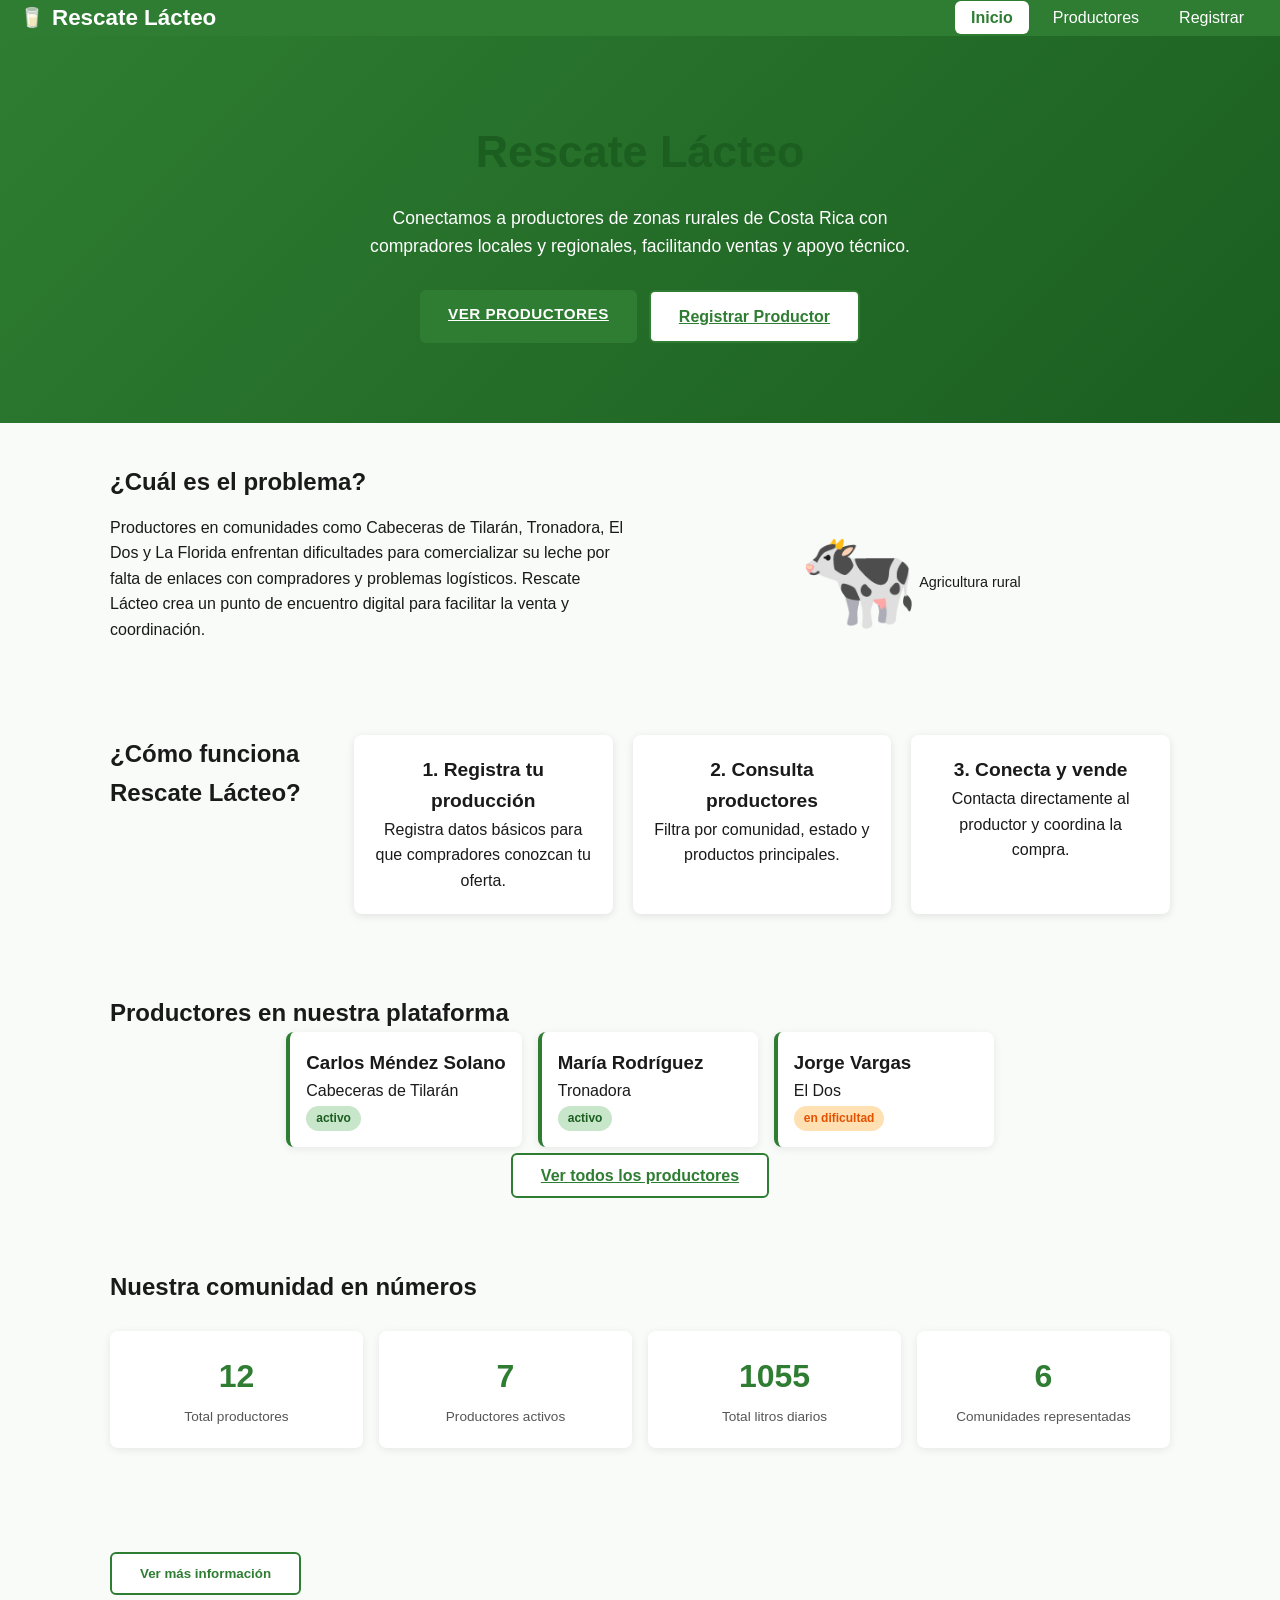
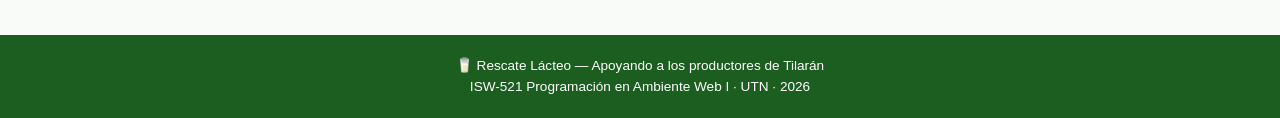
==== index.html @ 84543854 "Agregar plataforma Rescate Lácteo completa - data/productores.json: 12 registros con datos de produc" ====
<!doctype html>
<html lang="es">
<head>
  <meta charset="utf-8">
  <meta name="viewport" content="width=device-width,initial-scale=1">
  <title>Rescate Lácteo</title>
  <link rel="stylesheet" href="css/styles.css">
</head>
<body>
  <header>
    <div class="logo"><span class="emoji">🥛</span> Rescate Lácteo</div>
    <nav>
      <ul>
        <li><a href="index.html" class="activo">Inicio</a></li>
        <li><a href="solucion.html">Productores</a></li>
        <li><a href="registro.html">Registrar</a></li>
      </ul>
    </nav>
  </header>

  <main>
    <section class="hero">
      <h1>Rescate Lácteo </h1>
      <p>Conectamos a productores de zonas rurales de Costa Rica con compradores locales y regionales, facilitando ventas y apoyo técnico.</p>
      <div class="botones">
        <a class="btn-primario" href="solucion.html">Ver Productores</a>
        <a class="btn-secundario" href="registro.html">Registrar Productor</a>
      </div>
    </section>

    <section class="container problema">
      <h2>¿Cuál es el problema?</h2>
      <div class="problema-grid">
        <div>
          <p>Productores en comunidades como Cabeceras de Tilarán, Tronadora, El Dos y La Florida enfrentan dificultades para comercializar su leche por falta de enlaces con compradores y problemas logísticos. Rescate Lácteo crea un punto de encuentro digital para facilitar la venta y coordinación.</p>
        </div>
        <div class="problema-emoji">🐄<p style="font-size:0.9rem;margin-top:8px;">Agricultura rural</p></div>
      </div>
    </section>

    <section class="container como-funciona">
      <h2>¿Cómo funciona Rescate Lácteo?</h2>
      <div class="como-funciona">
        <div class="paso">
          <h3>1. Registra tu producción</h3>
          <p>Registra datos básicos para que compradores conozcan tu oferta.</p>
        </div>
        <div class="paso">
          <h3>2. Consulta productores</h3>
          <p>Filtra por comunidad, estado y productos principales.</p>
        </div>
        <div class="paso">
          <h3>3. Conecta y vende</h3>
          <p>Contacta directamente al productor y coordina la compra.</p>
        </div>
      </div>
    </section>

    <section class="container beneficios">
      <h2>Productores en nuestra plataforma</h2>
      <div id="preview-productores" class="preview-list"></div>
      <div style="text-align:center;margin-top:16px;"><a class="btn-secundario" href="solucion.html">Ver todos los productores</a></div>
    </section>

    <section class="container estadisticas-json">
      <h2>Nuestra comunidad en números</h2>
      <div id="estadisticas" class="stats-grid"></div>
    </section>

    <section class="container">
      <button id="btn-mas-info" class="btn-secundario">Ver más información</button>
      <p id="info-adicional" class="mensaje" style="display:none;margin-top:12px;">Rescate Lácteo es un proyecto educativo y comunitario que busca mejorar la comercialización y resiliencia de productores locales.</p>
    </section>

  </main>

  <footer>
    <p>🥛 Rescate Lácteo — Apoyando a los productores de Tilarán</p>
    <p>ISW-521 Programación en Ambiente Web I · UTN · 2026</p>
  </footer>

  <script src="js/main.js"></script>
</body>
</html>
---- css/styles.css ----
/* ===== RESET Y BASE ===== */
* { margin:0; padding:0; box-sizing:border-box }
html, body { height:100%; font-family: 'Segoe UI', Arial, sans-serif; color: #1A1A1A; font-size:1rem; line-height:1.6; }
body { background: var(--color-fondo, #F9FBF9); display:flex; flex-direction:column; min-height:100vh; }

/* ===== VARIABLES CSS ===== */
:root {
  --color-verde-principal: #2E7D32;
  --color-verde-claro: #4CAF50;
  --color-verde-muy-claro: #E8F5E9;
  --color-verde-oscuro: #1B5E20;
  --color-blanco: #FFFFFF;
  --color-blanco-hueso: #F9FBF9;
  --texto-principal: #1A1A1A;
  --texto-secundario: #555555;
  --borde-suave: #C8E6C9;
  --exito: #388E3C;
  --error: #D32F2F;
  --advertencia: #F57F17;
  --radio-tarjeta: 8px;
}

/* ===== HEADER Y NAV ===== */
header { background: var(--color-verde-principal); padding: 0 20px; display:flex; justify-content:space-between; align-items:center; height:70px; }
.logo { color: var(--color-blanco); font-size:1.4rem; font-weight:700; display:flex; align-items:center; gap:8px }
.logo .emoji { font-size:1.2rem }
nav ul { display:flex; list-style:none; gap:8px }
nav a { color:var(--color-blanco); text-decoration:none; padding:8px 16px; border-radius:6px; transition: all 0.3s ease }
nav a:hover { background: var(--color-verde-oscuro) }
nav a.activo { background: var(--color-blanco); color: var(--color-verde-principal); font-weight:700 }

/* ===== FOOTER ===== */
footer { background: var(--color-verde-oscuro); color: var(--color-blanco); text-align:center; padding:20px; font-size:0.85rem; margin-top:auto }

/* ===== HERO / BANNER ===== */
.hero { background: linear-gradient(135deg, var(--color-verde-principal), var(--color-verde-oscuro)); color:var(--color-blanco); text-align:center; padding:80px 20px }
.hero h1 { font-size:2.8rem; margin-bottom:16px; color:var(--color-verde-oscuro); }
.hero p { font-size:1.1rem; max-width:600px; margin:0 auto 30px }
.hero .botones { display:flex; gap:12px; justify-content:center; flex-wrap:wrap }

/* ===== BOTONES ===== */
.btn-primario { background:var(--color-verde-principal); color:var(--color-blanco); padding:12px 28px; border:none; border-radius:6px; cursor:pointer; font-size:0.95rem; font-weight:600; transition:all 0.3s; text-transform:uppercase; letter-spacing:0.5px }
.btn-primario:hover { background:var(--color-verde-oscuro); transform:translateY(-2px); box-shadow:0 4px 12px rgba(0,0,0,0.2) }
.btn-secundario { background:var(--color-blanco); color:var(--color-verde-principal); border:2px solid var(--color-verde-principal); padding:12px 28px; border-radius:6px; cursor:pointer; font-weight:600 }
.btn-secundario:hover { background:var(--color-verde-muy-claro) }
.btn-peligro { background:#D32F2F; color:var(--color-blanco); padding:10px 18px; border-radius:6px; border:none }
.btn-peligro:hover { background:#B71C1C }

/* ===== SECCIONES GENERALES ===== */
.container { max-width:1100px; margin:0 auto; padding:40px 20px }
section { padding:40px 0 }

/* ===== PROBLEMA (dos columnas) ===== */
.problema-grid { display:grid; grid-template-columns: 1fr 1fr; gap:20px; align-items:center }
.problema-emoji { font-size:6rem; display:flex; align-items:center; justify-content:center }

/* ===== CÓMO FUNCIONA ===== */
.como-funciona { display:flex; gap:20px; justify-content:space-between }
.paso { background:var(--color-blanco); border-radius:8px; padding:20px; flex:1; text-align:center; box-shadow:0 2px 8px rgba(0,0,0,0.1); transition:all 0.3s }
.paso:hover { border:2px solid var(--color-verde-principal); background: #F1F8E9 }
.paso h3 { font-size:1.2rem; font-weight:600 }

/* ===== BENEFICIOS / PREVIEW PRODUCTORES ===== */
.preview-list { display:flex; gap:16px; justify-content:center; flex-wrap:wrap }
.preview-item { background:var(--color-blanco); padding:16px; border-radius:8px; min-width:220px; box-shadow:0 2px 8px rgba(0,0,0,0.08); border-left:4px solid var(--color-verde-principal) }

/* ===== TARJETAS ===== */
.tarjeta { background:var(--color-blanco); border-radius:var(--radio-tarjeta); padding:20px; box-shadow:0 2px 8px rgba(0,0,0,0.1); border-left:4px solid var(--color-verde-principal); transition:0.3s ease }
.tarjeta:hover { transform:translateY(-4px); box-shadow:0 6px 20px rgba(0,0,0,0.15) }
.tarjeta.estado-activo { border-left-color: #388E3C }
.tarjeta.estado-dificultad { border-left-color: #F57F17 }
.tarjeta.estado-inactivo { border-left-color: #9E9E9E }
.tarjeta.guardada { border-left-color: #1565C0; background:#E3F2FD }

/* ===== GRID DE TARJETAS ===== */
.grid-productores { display:grid; grid-template-columns: repeat(auto-fill, minmax(300px, 1fr)); gap:20px; padding:20px 0 }

/* ===== BADGES DE ESTADO ===== */
.badge { display:inline-block; padding:3px 10px; border-radius:20px; font-size:0.75rem; font-weight:600 }
.badge-activo { background:#C8E6C9; color:#1B5E20 }
.badge-dificultad { background:#FFE0B2; color:#E65100 }
.badge-inactivo { background:#F5F5F5; color:#616161 }

/* ===== BARRA DE BÚSQUEDA Y FILTROS ===== */
.controles { display:flex; flex-wrap:wrap; gap:12px; align-items:center; padding:20px; background:var(--color-verde-muy-claro); border-radius:8px; margin-bottom:24px }
.campo-busqueda { flex:1; min-width:200px; padding:10px 16px; border:2px solid var(--borde-suave); border-radius:6px; font-size:1rem }
.campo-busqueda:focus { border-color:var(--color-verde-principal); outline:none; box-shadow:0 0 0 3px rgba(76,175,80,0.2) }
.select-filtro { padding:10px 14px; border:2px solid var(--borde-suave); border-radius:6px; min-width:180px; cursor:pointer }

/* ===== FORMULARIO ===== */
.formulario { max-width:600px; margin:0 auto; background:var(--color-blanco); padding:32px; border-radius:8px; box-shadow:0 2px 8px rgba(0,0,0,0.1) }
.grupo-campo { margin-bottom:20px }
label { display:block; margin-bottom:6px; font-weight:600; color:var(--texto-principal); font-size:0.9rem }
input, select, textarea { width:100%; padding:10px 14px; border:2px solid var(--borde-suave); border-radius:6px; font-size:1rem }
input:focus, select:focus { border-color:var(--color-verde-principal); outline:none; box-shadow:0 0 0 3px rgba(76,175,80,0.2) }
input.error { border-color: var(--error); background:#FFEBEE }
input.valido { border-color: var(--exito); background:#F1F8E9 }

/* ===== MENSAJES ===== */
.mensaje { padding:12px 16px; border-radius:6px; margin:12px 0; font-weight:500; display:none }
.mensaje.visible { display:block }
.mensaje-exito { background:#E8F5E9; color:#1B5E20; border-left:4px solid #388E3C }
.mensaje-error { background:#FFEBEE; color:#B71C1C; border-left:4px solid #D32F2F }
.mensaje-advertencia { background:#FFF8E1; color:#E65100; border-left:4px solid #F57F17 }

/* ===== ESTADO VACÍO ===== */
.estado-vacio { text-align:center; padding:60px 20px; color:var(--texto-secundario) }
.estado-vacio p { font-size:1.1rem; margin-top:12px }

/* ===== SECCIÓN ESTADÍSTICAS ===== */
.stats-grid { display:grid; grid-template-columns: repeat(auto-fit, minmax(150px,1fr)); gap:16px; margin:24px 0 }
.stat-card { background:var(--color-blanco); border-radius:8px; padding:20px; text-align:center; box-shadow:0 2px 8px rgba(0,0,0,0.08) }
.stat-numero { font-size:2rem; font-weight:700; color:var(--color-verde-principal) }
.stat-label { font-size:0.85rem; color:var(--texto-secundario); margin-top:4px }

/* ===== LISTA DE REGISTROS GUARDADOS ===== */
.lista-registros { margin-top:32px }
.item-registro { display:flex; justify-content:space-between; align-items:center; padding:14px 16px; background:var(--color-blanco); border-radius:6px; margin-bottom:8px; border-left:3px solid var(--color-verde-principal); box-shadow:0 1px 4px rgba(0,0,0,0.08) }
.item-registro:hover { background:var(--color-verde-muy-claro) }

/* ===== CONTADOR ===== */
.contador-resultados { font-size:0.9rem; color:var(--texto-secundario); margin-bottom:16px; font-style:italic }

/* ===== MEDIA QUERIES ===== */
@media (max-width:768px) {
  header { flex-direction:column; height:auto; padding:12px }
  nav ul { flex-wrap:wrap; justify-content:center; gap:4px }
  .hero h1 { font-size:1.8rem }
  .grid-productores { grid-template-columns:1fr }
  .controles { flex-direction:column }
  .campo-busqueda, .select-filtro { width:100% }
  .como-funciona { flex-direction:column }
}

@media (max-width:480px) {
  nav a { padding:6px 10px; font-size:0.85rem }
  .hero { padding:40px 16px }
  .btn-primario, .btn-secundario { width:100%; margin-bottom:8px }
}
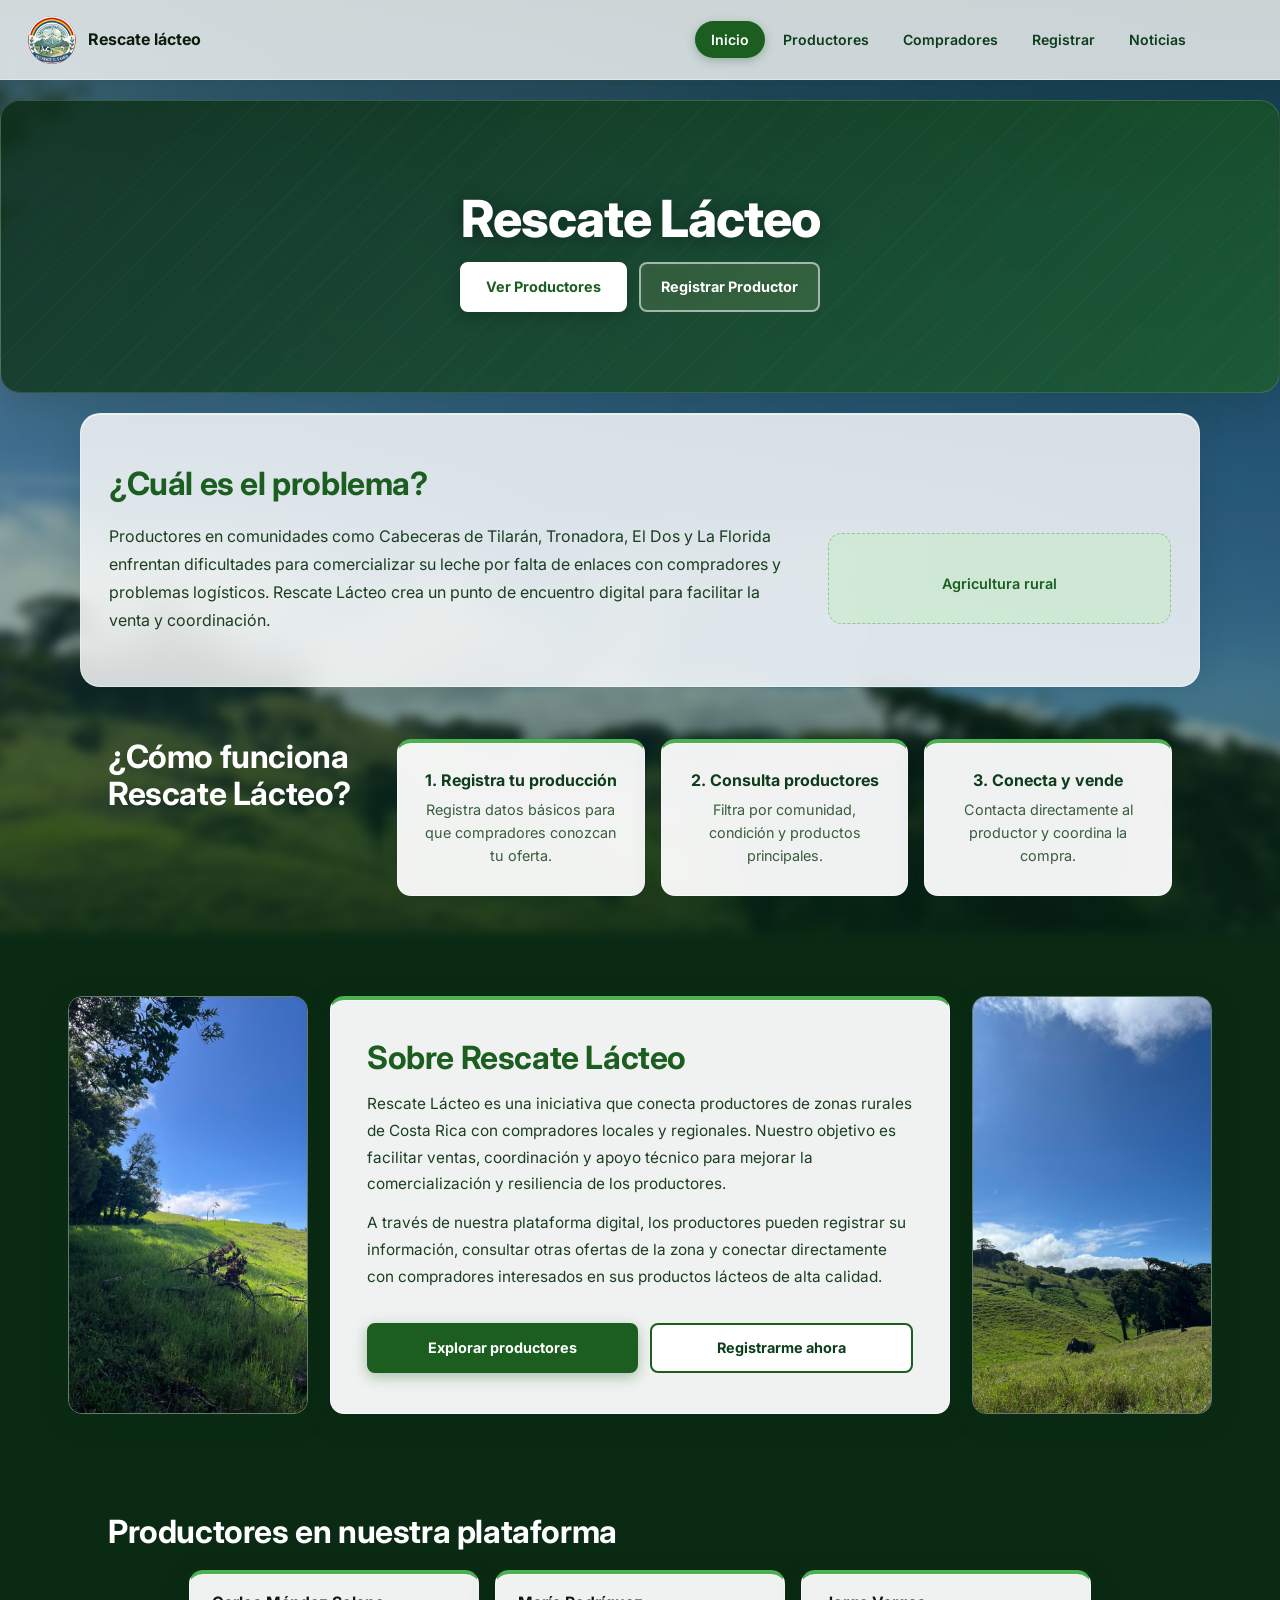
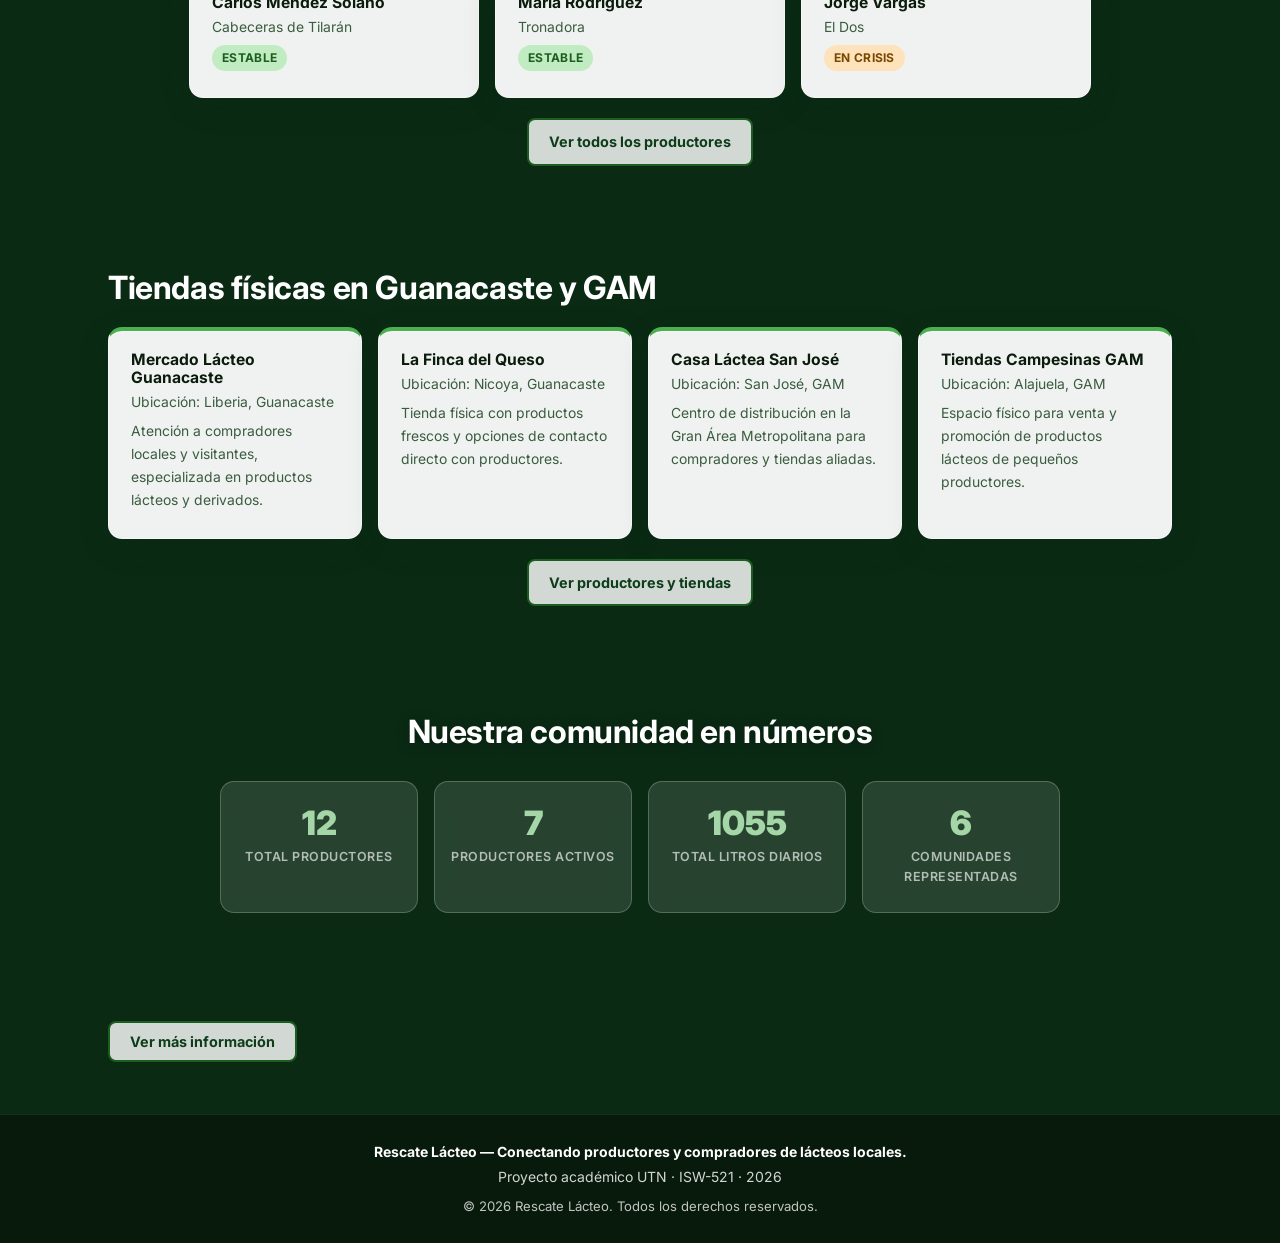
==== commit a8c5f43e: "Prepare GitHub Pages deployment" ====
--- a/index.html
+++ b/index.html
@@ -2,83 +2,12 @@
 <html lang="es">
 <head>
   <meta charset="utf-8">
-  <meta name="viewport" content="width=device-width,initial-scale=1">
+  <meta http-equiv="refresh" content="0; url=docs/index.html">
+  <link rel="canonical" href="docs/index.html">
   <title>Rescate Lácteo</title>
-  <link rel="stylesheet" href="css/styles.css">
 </head>
 <body>
-  <header>
-    <div class="logo"><span class="emoji">🥛</span> Rescate Lácteo</div>
-    <nav>
-      <ul>
-        <li><a href="index.html" class="activo">Inicio</a></li>
-        <li><a href="solucion.html">Productores</a></li>
-        <li><a href="registro.html">Registrar</a></li>
-      </ul>
-    </nav>
-  </header>
-
-  <main>
-    <section class="hero">
-      <h1>Rescate Lácteo </h1>
-      <p>Conectamos a productores de zonas rurales de Costa Rica con compradores locales y regionales, facilitando ventas y apoyo técnico.</p>
-      <div class="botones">
-        <a class="btn-primario" href="solucion.html">Ver Productores</a>
-        <a class="btn-secundario" href="registro.html">Registrar Productor</a>
-      </div>
-    </section>
-
-    <section class="container problema">
-      <h2>¿Cuál es el problema?</h2>
-      <div class="problema-grid">
-        <div>
-          <p>Productores en comunidades como Cabeceras de Tilarán, Tronadora, El Dos y La Florida enfrentan dificultades para comercializar su leche por falta de enlaces con compradores y problemas logísticos. Rescate Lácteo crea un punto de encuentro digital para facilitar la venta y coordinación.</p>
-        </div>
-        <div class="problema-emoji">🐄<p style="font-size:0.9rem;margin-top:8px;">Agricultura rural</p></div>
-      </div>
-    </section>
-
-    <section class="container como-funciona">
-      <h2>¿Cómo funciona Rescate Lácteo?</h2>
-      <div class="como-funciona">
-        <div class="paso">
-          <h3>1. Registra tu producción</h3>
-          <p>Registra datos básicos para que compradores conozcan tu oferta.</p>
-        </div>
-        <div class="paso">
-          <h3>2. Consulta productores</h3>
-          <p>Filtra por comunidad, estado y productos principales.</p>
-        </div>
-        <div class="paso">
-          <h3>3. Conecta y vende</h3>
-          <p>Contacta directamente al productor y coordina la compra.</p>
-        </div>
-      </div>
-    </section>
-
-    <section class="container beneficios">
-      <h2>Productores en nuestra plataforma</h2>
-      <div id="preview-productores" class="preview-list"></div>
-      <div style="text-align:center;margin-top:16px;"><a class="btn-secundario" href="solucion.html">Ver todos los productores</a></div>
-    </section>
-
-    <section class="container estadisticas-json">
-      <h2>Nuestra comunidad en números</h2>
-      <div id="estadisticas" class="stats-grid"></div>
-    </section>
-
-    <section class="container">
-      <button id="btn-mas-info" class="btn-secundario">Ver más información</button>
-      <p id="info-adicional" class="mensaje" style="display:none;margin-top:12px;">Rescate Lácteo es un proyecto educativo y comunitario que busca mejorar la comercialización y resiliencia de productores locales.</p>
-    </section>
-
-  </main>
-
-  <footer>
-    <p>🥛 Rescate Lácteo — Apoyando a los productores de Tilarán</p>
-    <p>ISW-521 Programación en Ambiente Web I · UTN · 2026</p>
-  </footer>
-
-  <script src="js/main.js"></script>
+  <p>Redirigiendo al sitio principal...</p>
+  <script>window.location.replace('docs/index.html');</script>
 </body>
 </html>
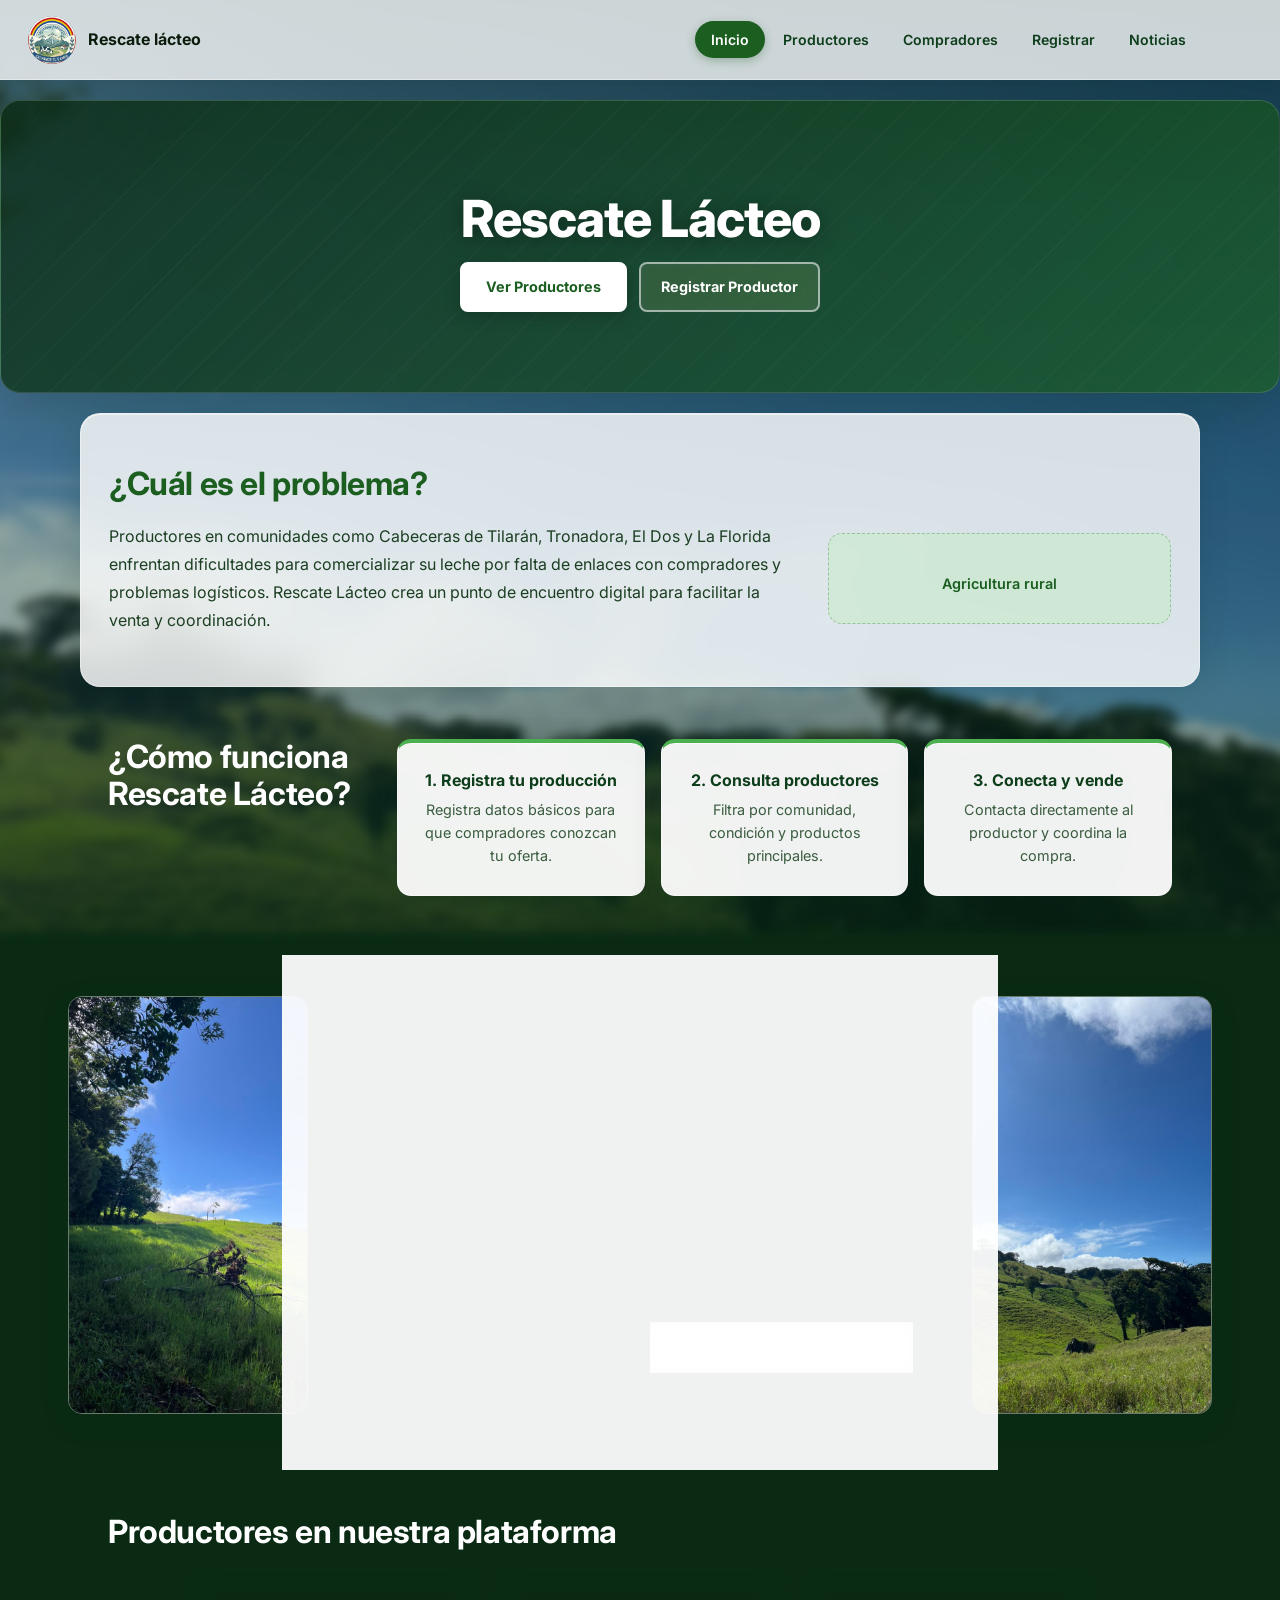
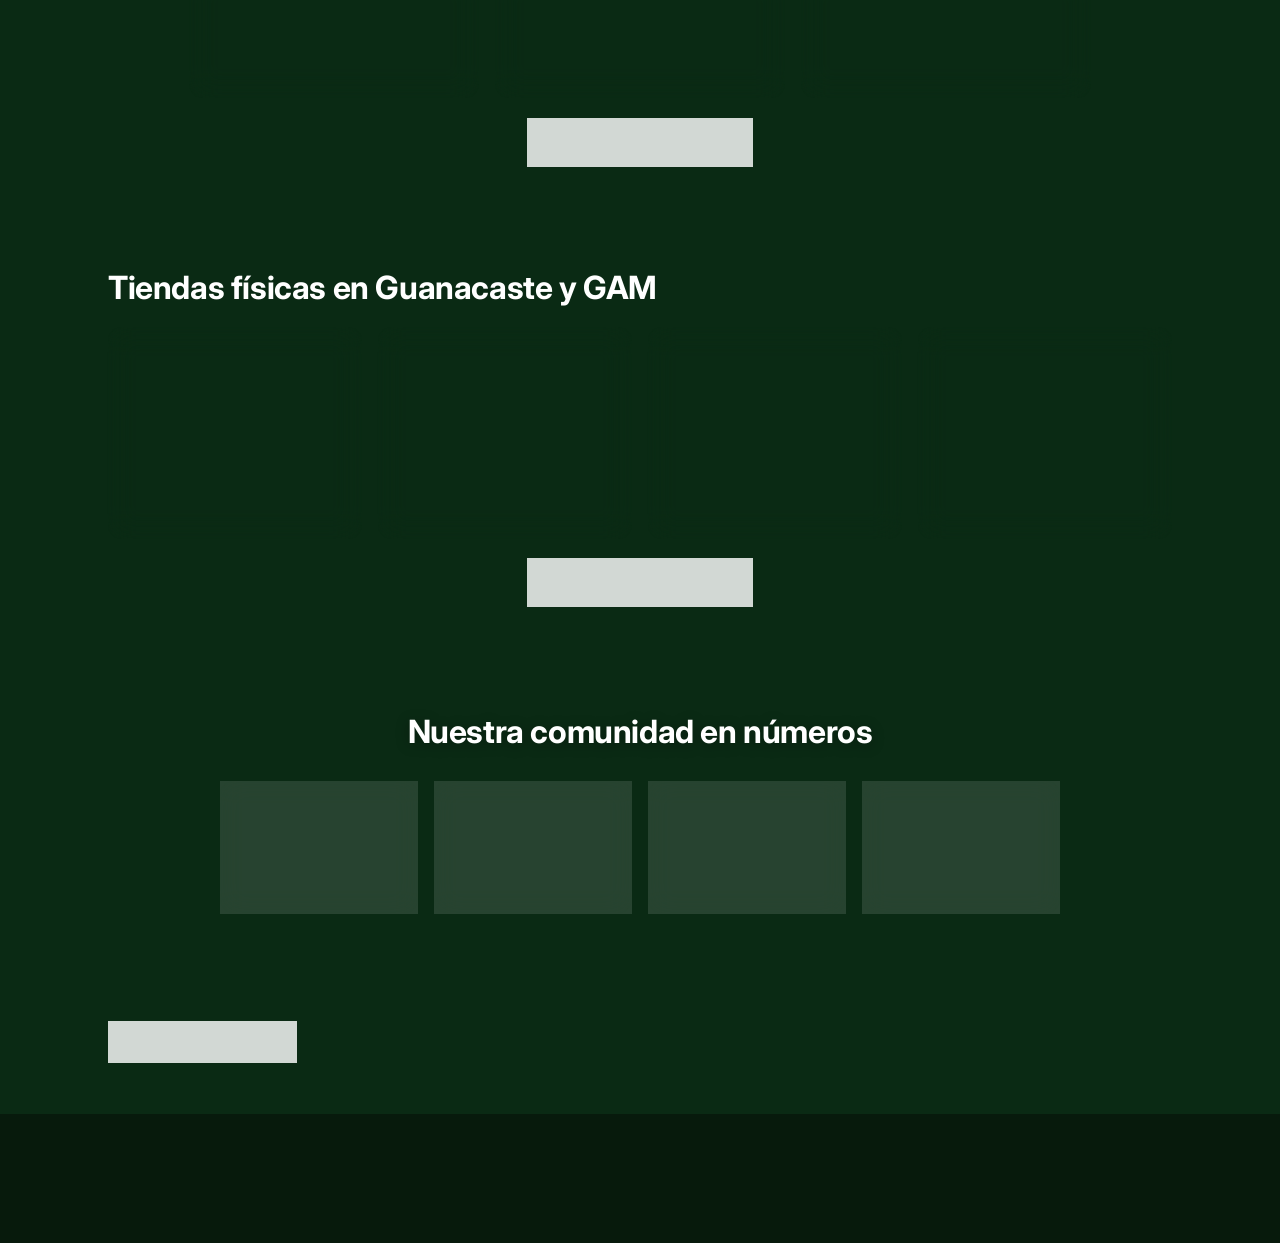
==== commit c48ad538: "Move site to root for easy hosting" ====
--- a/index.html
+++ b/index.html
@@ -1,13 +1,151 @@
 <!doctype html>
 <html lang="es">
+
 <head>
   <meta charset="utf-8">
-  <meta http-equiv="refresh" content="0; url=docs/index.html">
-  <link rel="canonical" href="docs/index.html">
+  <meta name="viewport" content="width=device-width,initial-scale=1">
+  <meta name="description" content="Rescate Lácteo conecta productores y compradores de leche en comunidades rurales de Costa Rica.">
   <title>Rescate Lácteo</title>
+  <link rel="stylesheet" href="css/interface.css">
+  <link class="ICONO-NAVEGADOR" rel="icon" type="image/x-icon" href="assets/images/logo.png">
 </head>
+
 <body>
-  <p>Redirigiendo al sitio principal...</p>
-  <script>window.location.replace('docs/index.html');</script>
+  <header>
+    <div class="brand-logo" style="display:flex; align-items:center; gap:12px;">
+      <img src="assets/images/logo.png" alt="Rescate Lácteo logo" width="48" height="48" style="display:block; width:48px; height:48px;">
+      <a href="index.html" aria-label="Rescate Lácteo" style="display:inline-flex; align-items:center; color: inherit; font-weight: 700;">Rescate lácteo</a>
+    </div>
+
+    <nav>
+      <ul>
+        <li><a href="index.html" class="activo">Inicio</a></li>
+        <li><a href="solucion.html">Productores</a></li>
+        <li><a href="compradores.html">Compradores</a></li>
+        <li><a href="registro.html">Registrar</a></li>
+        <li><a href="noticias.html">Noticias</a></li>
+      </ul>
+    </nav>
+
+  </header>
+
+  <main>
+    <section class="hero">
+      <h1 class="texto-centro">Rescate Lácteo </h1>
+
+      <div class="botones">
+        <a class="btn-primario" href="solucion.html">Ver Productores</a>
+        <a class="btn-secundario" href="registro.html">Registrar Productor</a>
+      </div>
+    </section>
+
+    <section class="container problema">
+      <h2>¿Cuál es el problema?</h2>
+      <div class="problema-grid">
+        <div>
+          <p>Productores en comunidades como Cabeceras de Tilarán, Tronadora, El Dos y La Florida enfrentan dificultades
+            para comercializar su leche por falta de enlaces con compradores y problemas logísticos. Rescate Lácteo crea
+            un punto de encuentro digital para facilitar la venta y coordinación.</p>
+        </div>
+        <div class="problema-emoji">
+          <p>Agricultura rural</p>
+        </div>
+      </div>
+    </section>
+
+    <section class="container como-funciona">
+      <h2>¿Cómo funciona Rescate Lácteo?</h2>
+      <div class="como-funciona">
+        <div class="paso">
+          <h3>1. Registra tu producción</h3>
+          <p>Registra datos básicos para que compradores conozcan tu oferta.</p>
+        </div>
+        <div class="paso">
+          <h3>2. Consulta productores</h3>
+          <p>Filtra por comunidad, condición y productos principales.</p>
+        </div>
+        <div class="paso">
+          <h3>3. Conecta y vende</h3>
+          <p>Contacta directamente al productor y coordina la compra.</p>
+        </div>
+      </div>
+    </section>
+
+    <section class="bloque-principal">
+      <div class="bloque-imagen-lado bloque-imagen-izquierda">
+        <img src="assets/images/aux3.jpeg" alt="Región de Tilarán">
+      </div>
+      <div class="bloque-contenido">
+        <h2>Sobre Rescate Lácteo</h2>
+        <p>Rescate Lácteo es una iniciativa que conecta productores de zonas rurales de Costa Rica con compradores
+          locales y regionales. Nuestro objetivo es facilitar ventas, coordinación y apoyo técnico para mejorar la
+          comercialización y resiliencia de los productores.</p>
+        <p>A través de nuestra plataforma digital, los productores pueden registrar su información, consultar otras
+          ofertas de la zona y conectar directamente con compradores interesados en sus productos lácteos de alta
+          calidad.</p>
+        <div class="botones-bloque">
+          <a class="btn-primario" href="solucion.html">Explorar productores</a>
+          <a class="btn-secundario" href="registro.html">Registrarme ahora</a>
+        </div>
+      </div>
+      <div class="bloque-imagen-lado bloque-imagen-derecha">
+        <img src="assets/images/aux2.jpeg" alt="Comunidades productoras">
+      </div>
+    </section>
+
+    <section class="container beneficios">
+      <h2>Productores en nuestra plataforma</h2>
+      <div id="preview-productores" class="preview-list"></div>
+      <div class="texto-centro"><a class="btn-secundario" href="solucion.html">Ver todos los productores</a></div>
+    </section>
+
+    <section class="container tiendas-fisicas">
+      <h2>Tiendas físicas en Guanacaste y GAM</h2>
+      <div class="preview-list">
+        <article class="preview-item">
+          <h3>Mercado Lácteo Guanacaste</h3>
+          <p>Ubicación: Liberia, Guanacaste</p>
+          <p>Atención a compradores locales y visitantes, especializada en productos lácteos y derivados.</p>
+        </article>
+        <article class="preview-item">
+          <h3>La Finca del Queso</h3>
+          <p>Ubicación: Nicoya, Guanacaste</p>
+          <p>Tienda física con productos frescos y opciones de contacto directo con productores.</p>
+        </article>
+        <article class="preview-item">
+          <h3>Casa Láctea San José</h3>
+          <p>Ubicación: San José, GAM</p>
+          <p>Centro de distribución en la Gran Área Metropolitana para compradores y tiendas aliadas.</p>
+        </article>
+        <article class="preview-item">
+          <h3>Tiendas Campesinas GAM</h3>
+          <p>Ubicación: Alajuela, GAM</p>
+          <p>Espacio físico para venta y promoción de productos lácteos de pequeños productores.</p>
+        </article>
+      </div>
+      <div class="texto-centro"><a class="btn-secundario" href="solucion.html">Ver productores y tiendas</a></div>
+    </section>
+
+    <section class="container estadisticas-json">
+      <h2>Nuestra comunidad en números</h2>
+      <div id="estadisticas" class="stats-grid"></div>
+    </section>
+
+    <section class="container">
+      <button id="btn-mas-info" class="btn-secundario">Ver más información</button>
+      <p id="info-adicional" class="mensaje">Rescate Lácteo es un proyecto educativo y comunitario que busca mejorar la
+        comercialización y resiliencia de productores locales.</p>
+    </section>
+
+  </main>
+
+  <footer>
+    <p>Rescate Lácteo — Conectando productores y compradores de lácteos locales.</p>
+    <p>Proyecto académico UTN · ISW-521 · 2026</p>
+    <p class="copyright">© 2026 Rescate Lácteo. Todos los derechos reservados.</p>
+  </footer>
+
+  <script src="js/main.js"></script>
 </body>
-</html>
+
+</html>
--- a/css/interface.css
+++ b/css/interface.css
@@ -0,0 +1,1816 @@
+/* =============================================================
+   RESCATE LÁCTEO — interface.css
+   Fondo: aux2.jpeg difuminado cubre toda la pantalla
+   Estética: glassmorphism verde campo costarricense
+   ============================================================= */
+
+@import url('https://fonts.googleapis.com/css2?family=Inter:ital,wght@0,300;0,400;0,600;0,700;0,800;1,400&display=swap');
+
+
+/* ─────────────────────────────────────────
+   1. VARIABLES
+───────────────────────────────────────── */
+
+:root {
+  /* Verdes */
+  --v-profundo: #0a2a14;
+  --v-oscuro: #0D3D1A;
+  --v-principal: #1B5E20;
+  --v-medio: #2E7D32;
+  --v-claro: #4CAF50;
+  --v-muy-claro: #E8F5E9;
+
+  /* Vidrio */
+  --vidrio-xs: rgba(255, 255, 255, 0.45);
+  --vidrio-sm: rgba(255, 255, 255, 0.65);
+  --vidrio: rgba(255, 255, 255, 0.82);
+  --vidrio-lg: rgba(255, 255, 255, 0.94);
+  --vidrio-verde: rgba(220, 242, 220, 0.75);
+
+  /* Textos */
+  --t-oscuro: #0b1c0c;
+  --t-medio: #1c3e22;
+  --t-suave: #3a5c3f;
+  --t-blanco: #FFFFFF;
+  --t-blanco-82: rgba(255, 255, 255, 0.82);
+  --t-blanco-65: rgba(255, 255, 255, 0.65);
+
+  /* UI */
+  --borde: rgba(255, 255, 255, 0.38);
+  --borde-verde: rgba(76, 175, 80, 0.30);
+  --exito: #2E7D32;
+  --error: #C62828;
+  --advertencia: #E65100;
+
+  /* Shadows */
+  --s-xs: 0 2px 8px rgba(10, 42, 20, 0.08);
+  --s-sm: 0 4px 16px rgba(10, 42, 20, 0.12);
+  --s-md: 0 8px 28px rgba(10, 42, 20, 0.16);
+  --s-lg: 0 16px 48px rgba(10, 42, 20, 0.22);
+  --s-vidrio: 0 8px 32px rgba(10, 42, 20, 0.14), inset 0 1px 0 rgba(255, 255, 255, 0.55);
+
+  /* Radios */
+  --r-sm: 8px;
+  --r-md: 14px;
+  --r-lg: 20px;
+  --r-xl: 28px;
+}
+
+
+/* ─────────────────────────────────────────
+   2. RESET Y BASE
+───────────────────────────────────────── */
+
+*,
+*::before,
+*::after {
+  margin: 0;
+  padding: 0;
+  box-sizing: border-box;
+}
+
+html {
+  scroll-behavior: smooth;
+  font-size: 16px;
+}
+
+body {
+  font-family: 'Inter', 'Segoe UI', Arial, sans-serif;
+  line-height: 1.65;
+  -webkit-font-smoothing: antialiased;
+  color: var(--t-oscuro);
+  background-color: var(--v-profundo);
+  display: flex;
+  flex-direction: column;
+  min-height: 100vh;
+  position: relative;
+}
+
+/* ── FONDO DIFUMINADO GLOBAL ── */
+body::before {
+  content: '';
+  position: fixed;
+  inset: 0;
+  z-index: -1;
+  background:
+    linear-gradient(to bottom,
+      rgba(10, 42, 20, 0.70) 0%,
+      rgba(10, 42, 20, 0.40) 25%,
+      rgba(10, 42, 20, 0.40) 75%,
+      rgba(10, 42, 20, 0.70) 100%),
+    url('../assets/images/aux2.jpeg') center center / cover no-repeat;
+  filter: blur(5px);
+  transform: scale(1.07);
+}
+
+main {
+  flex: 1;
+}
+
+a {
+  color: inherit;
+  text-decoration: none;
+}
+
+img {
+  display: block;
+  max-width: 100%;
+  height: auto;
+}
+
+button,
+input,
+select,
+textarea {
+  font-family: inherit;
+  color: inherit;
+}
+
+
+/* ─────────────────────────────────────────
+   3. TIPOGRAFÍA
+───────────────────────────────────────── */
+
+h1,
+h2,
+h3 {
+  line-height: 1.15;
+  margin-bottom: 0.6rem;
+}
+
+h1 {
+  font-size: clamp(1.9rem, 4.5vw, 3rem);
+  font-weight: 800;
+  letter-spacing: -1px;
+  color: var(--t-oscuro);
+}
+
+h2 {
+  font-size: clamp(1.4rem, 3vw, 2rem);
+  font-weight: 700;
+  letter-spacing: -0.4px;
+  color: var(--t-blanco);
+}
+
+h3 {
+  font-size: clamp(1rem, 2vw, 1.25rem);
+  font-weight: 700;
+  color: var(--t-oscuro);
+}
+
+
+/* ─────────────────────────────────────────
+   4. HEADER — fijo, translúcido, una sola fila
+───────────────────────────────────────── */
+
+body>header {
+  position: sticky;
+  top: 0;
+  z-index: 200;
+  background: rgba(255, 255, 255, 0.78);
+  backdrop-filter: blur(18px);
+  -webkit-backdrop-filter: blur(18px);
+  border-bottom: 1px solid var(--borde);
+  box-shadow: 0 2px 16px rgba(10, 42, 20, 0.10);
+  /* Una sola fila centrada */
+  display: flex;
+  align-items: center;
+  justify-content: space-between;
+  gap: 14px;
+  padding: 6px 28px;
+  min-height: 80px;
+  width: 100%;
+}
+
+/* Logo texto */
+.logo {
+  display: flex;
+  align-items: center;
+  gap: 8px;
+  font-size: 1.05rem;
+  font-weight: 700;
+  color: var(--v-oscuro);
+  white-space: nowrap;
+  flex-shrink: 0;
+  letter-spacing: -0.2px;
+}
+
+.logo .emoji {
+  font-size: 1.3rem;
+}
+
+/* Logo imagen — alineado en la misma fila, estilo original */
+.brand-logo {
+  display: flex;
+  align-items: center;
+  gap: 12px;
+  max-width: 100%;
+}
+
+.brand-logo:hover {
+  transform: scale(1.06);
+  box-shadow: 0 8px 24px rgba(0, 0, 0, 0.18);
+}
+
+.brand-logo:focus {
+  outline: 2px solid rgba(27, 94, 32, 0.25);
+}
+
+.brand-logo img {
+  display: block;
+  width: 48px;
+  height: 48px;
+  border-radius: 1999px;
+}
+
+.brand-logo a {
+  display: inline-flex;
+  align-items: center;
+  color: inherit;
+  font-weight: 700;
+  text-decoration: none;
+  white-space: nowrap;
+}
+
+.ICONO-NAVEGADOR {
+  border-radius: 999px;
+}
+
+/* Navegación */
+nav {
+  display: flex;
+  flex: 1;
+  
+  margin-left: 480px;
+}
+
+nav ul {
+  list-style: none;
+  display: flex;
+  align-items: center;
+  gap: 2px;
+  flex-wrap: wrap;
+  justify-content: center;
+}
+
+nav a {
+  color: var(--v-oscuro);
+  padding: 6px 15px;
+  border-radius: 999px;
+  border: 1.5px solid transparent;
+  font-size: 0.88rem;
+  font-weight: 600;
+  white-space: nowrap;
+  display: inline-flex;
+  align-items: center;
+  transition: all .2s ease;
+}
+
+nav a:hover {
+  background: var(--v-muy-claro);
+  color: var(--v-principal);
+  border-color: rgba(76, 175, 80, 0.25);
+}
+
+nav a.activo {
+  background: var(--v-principal);
+  color: #fff;
+  box-shadow: 0 3px 10px rgba(27, 94, 32, .30);
+}
+
+
+/* ─────────────────────────────────────────
+   5. FOOTER
+───────────────────────────────────────── */
+
+footer {
+  background: rgba(8, 26, 12, 0.92);
+  backdrop-filter: blur(10px);
+  color: var(--t-blanco-82);
+  text-align: center;
+  padding: 24px 20px;
+  font-size: 0.875rem;
+  line-height: 1.8;
+  border-top: 1px solid rgba(255, 255, 255, .08);
+}
+
+footer p {
+  margin: 0;
+  color: var(--t-blanco-82);
+}
+
+footer p:first-child {
+  font-weight: 700;
+  color: #fff;
+}
+
+footer p.copyright {
+  margin-top: 6px;
+  font-size: 0.82rem;
+  color: rgba(255, 255, 255, 0.75);
+}
+
+
+/* ─────────────────────────────────────────
+   6. BOTONES
+───────────────────────────────────────── */
+
+button {
+  cursor: pointer;
+}
+
+.btn-primario,
+.btn-secundario,
+.btn-peligro {
+  display: inline-flex;
+  align-items: center;
+  justify-content: center;
+  gap: 6px;
+  font-weight: 700;
+  font-size: 0.9rem;
+  border-radius: var(--r-sm);
+  transition: all .22s ease;
+  white-space: nowrap;
+  min-width: 110px;
+  cursor: pointer;
+  text-decoration: none;
+}
+
+.btn-primario {
+  background: var(--v-principal);
+  color: #fff;
+  padding: 11px 24px;
+  border: 2px solid var(--v-principal);
+  box-shadow: 0 4px 14px rgba(27, 94, 32, .35);
+}
+
+.btn-primario:hover {
+  background: var(--v-oscuro);
+  border-color: var(--v-oscuro);
+  transform: translateY(-2px);
+  box-shadow: 0 8px 22px rgba(27, 94, 32, .40);
+}
+
+.btn-secundario {
+  background: var(--vidrio);
+  backdrop-filter: blur(8px);
+  color: var(--v-oscuro);
+  border: 2px solid var(--v-principal);
+  padding: 10px 20px;
+}
+
+.btn-secundario:hover {
+  background: var(--v-muy-claro);
+  transform: translateY(-2px);
+  box-shadow: var(--s-sm);
+}
+
+.btn-peligro {
+  background: transparent;
+  color: var(--error);
+  border: 2px solid var(--error);
+  padding: 9px 18px;
+  border-radius: var(--r-sm);
+  font-size: 0.88rem;
+}
+
+.btn-peligro:hover {
+  background: var(--error);
+  color: #fff;
+  transform: translateY(-1px);
+}
+
+.fila-botones {
+  display: flex;
+  flex-wrap: wrap;
+  gap: 12px;
+  margin-top: 16px;
+  align-items: center;
+}
+
+
+/* ─────────────────────────────────────────
+   7. LAYOUT
+───────────────────────────────────────── */
+
+.container {
+  max-width: 1120px;
+  margin: 0 auto;
+  padding: 52px 28px;
+}
+
+.container h2 {
+  color: var(--t-blanco);
+  margin-bottom: 18px;
+}
+
+section {
+  padding: 0;
+}
+
+.texto-centro {
+  text-align: center;
+  color: white;
+}
+
+.encabezado-pagina {
+  text-align: center;
+  padding: 48px 28px 28px;
+  max-width: 1120px;
+  margin: 0 auto;
+}
+
+.encabezado-pagina h1 {
+  color: #fff;
+  text-shadow: 0 2px 14px rgba(0, 0, 0, .32);
+  margin-bottom: 10px;
+}
+
+.encabezado-pagina p {
+  color: var(--t-blanco-82);
+  font-size: 1rem;
+  max-width: 600px;
+  margin: 0 auto;
+}
+
+.contenedor-principal {
+  display: grid;
+  grid-template-columns: 1fr 1fr;
+  gap: 24px;
+  align-items: start;
+  max-width: 1120px;
+  margin: 0 auto;
+  padding: 0 28px 56px;
+}
+
+
+/* ─────────────────────────────────────────
+   8. HERO
+───────────────────────────────────────── */
+
+.hero {
+  background: linear-gradient(135deg,
+      rgba(10, 42, 20, 0.80) 0%,
+      rgba(27, 94, 32, 0.70) 100%);
+  backdrop-filter: blur(3px);
+  color: #fff;
+  text-align: center;
+  padding: 88px 28px 80px ;
+  border-radius: var(--r-lg);
+  margin: 20px 0px 20px;
+  box-shadow: var(--s-lg);
+  border: 1px solid rgba(255, 255, 255, .14);
+  position: relative;
+  overflow: hidden;
+}
+
+.hero::before {
+  content: '';
+  position: absolute;
+  inset: 0;
+  background: repeating-linear-gradient(-45deg,
+      transparent, transparent 28px,
+      rgba(255, 255, 255, .022) 28px, rgba(255, 255, 255, .022) 29px);
+  pointer-events: none;
+}
+
+.hero>* {
+  position: relative;
+  z-index: 1;
+}
+
+.hero h1 {
+  font-size: clamp(2rem, 5vw, 3.2rem);
+  color: #fff;
+  text-shadow: 0 2px 20px rgba(0, 0, 0, .38);
+  margin-bottom: 14px;
+}
+
+.hero h2,
+.hero h3,
+.hero p,
+.hero span,
+.hero li {
+  color: #fff;
+}
+
+.hero p {
+  font-size: 1rem;
+  max-width: 640px;
+  margin: 0 auto 28px;
+  opacity: 0.90;
+  line-height: 1.7;
+}
+
+.hero .botones {
+  display: flex;
+  gap: 12px;
+  justify-content: center;
+  flex-wrap: wrap;
+}
+
+.hero .btn-primario {
+  background: #fff;
+  color: var(--v-principal);
+  border-color: #fff;
+  box-shadow: 0 4px 16px rgba(0, 0, 0, .20);
+}
+
+.hero .btn-primario:hover {
+  background: var(--v-muy-claro);
+  border-color: var(--v-muy-claro);
+  color: var(--v-oscuro);
+}
+
+.hero .btn-secundario {
+  background: rgba(255, 255, 255, 0.13);
+  color: #fff;
+  border-color: rgba(255, 255, 255, .55);
+  backdrop-filter: blur(6px);
+}
+
+.hero .btn-secundario:hover {
+  background: rgba(255, 255, 255, 0.24);
+  border-color: #fff;
+}
+
+
+/* ─────────────────────────────────────────
+   9. TARJETAS VIDRIO — base reutilizable
+───────────────────────────────────────── */
+
+.card-glass {
+  background: var(--vidrio);
+  backdrop-filter: blur(18px);
+  -webkit-backdrop-filter: blur(18px);
+  border: 1px solid var(--borde);
+  box-shadow: var(--s-vidrio);
+  border-radius: var(--r-md);
+}
+
+
+/* ─────────────────────────────────────────
+   10. SECCIÓN PROBLEMA
+───────────────────────────────────────── */
+
+.problema {
+  background: var(--vidrio);
+  backdrop-filter: blur(18px);
+  -webkit-backdrop-filter: blur(18px);
+  border-radius: var(--r-lg);
+  box-shadow: var(--s-vidrio);
+  border: 1px solid var(--borde);
+}
+
+.problema h2 {
+  color: var(--v-principal);
+  margin-bottom: 20px;
+}
+
+.problema-grid {
+  display: grid;
+  grid-template-columns: 2fr 1fr;
+  gap: 32px;
+  align-items: center;
+}
+
+.problema-grid>div:first-child p {
+  color: var(--t-medio);
+  font-size: 1rem;
+  line-height: 1.75;
+}
+
+.problema-emoji {
+  display: flex;
+  flex-direction: column;
+  align-items: center;
+  justify-content: center;
+  text-align: center;
+  background: rgba(200, 235, 200, 0.60);
+  border-radius: var(--r-md);
+  padding: 28px 16px;
+  border: 1.5px dashed rgba(46, 125, 50, .35);
+}
+
+.problema-emoji p {
+  font-size: 0.9rem;
+  font-weight: 600;
+  color: var(--v-principal);
+  margin-top: 10px;
+}
+
+
+/* ─────────────────────────────────────────
+   11. CÓMO FUNCIONA
+───────────────────────────────────────── */
+
+.como-funciona {
+  display: flex;
+  gap: 16px;
+  justify-content: space-between;
+}
+
+.paso {
+  flex: 1;
+  background: var(--vidrio-lg);
+  backdrop-filter: blur(16px);
+  -webkit-backdrop-filter: blur(16px);
+  border-radius: var(--r-md);
+  padding: 28px 22px;
+  text-align: center;
+  box-shadow: var(--s-vidrio);
+  border: 1px solid var(--borde);
+  border-top: 4px solid var(--v-claro);
+  transition: all .25s ease;
+}
+
+.paso:hover {
+  border-top-color: var(--v-principal);
+  transform: translateY(-5px);
+  box-shadow: var(--s-lg);
+}
+
+.paso h3 {
+  font-size: 1rem;
+  font-weight: 700;
+  color: var(--v-oscuro);
+  margin-bottom: 8px;
+}
+
+.paso p {
+  color: var(--t-suave);
+  font-size: 0.9rem;
+  line-height: 1.6;
+}
+
+
+/* ─────────────────────────────────────────
+   12. BLOQUE PRINCIPAL
+───────────────────────────────────────── */
+
+.bloque-principal {
+  display: grid;
+  grid-template-columns: 240px 1fr 240px;
+  gap: 22px;
+  align-items: stretch;
+  max-width: 1200px;
+  margin: 0 auto;
+  padding: 48px 28px;
+}
+
+.bloque-imagen-lado {
+  border-radius: var(--r-md);
+  overflow: hidden;
+  box-shadow: var(--s-md);
+  border: 1px solid var(--borde);
+  min-height: 300px;
+}
+
+.bloque-imagen-lado img {
+  width: 100%;
+  height: 100%;
+  object-fit: cover;
+  transition: transform .35s ease;
+}
+
+.bloque-imagen-lado:hover img {
+  transform: scale(1.05);
+}
+
+.bloque-contenido {
+  background: var(--vidrio-lg);
+  backdrop-filter: blur(20px);
+  -webkit-backdrop-filter: blur(20px);
+  border-radius: var(--r-md);
+  padding: 40px 36px;
+  box-shadow: var(--s-vidrio);
+  border: 1px solid rgba(255, 255, 255, .55);
+  border-top: 4px solid var(--v-claro);
+  display: flex;
+  flex-direction: column;
+  justify-content: center;
+}
+
+.bloque-contenido h2 {
+  color: var(--v-principal);
+  margin-bottom: 14px;
+}
+
+.bloque-contenido p {
+  color: var(--t-medio);
+  font-size: 0.96rem;
+  line-height: 1.75;
+  margin-bottom: 12px;
+}
+
+.botones-bloque {
+  display: flex;
+  gap: 12px;
+  flex-wrap: wrap;
+  margin-top: 20px;
+}
+
+.botones-bloque a {
+  flex: 1;
+  min-width: 130px;
+  text-align: center;
+}
+
+
+/* ─────────────────────────────────────────
+   13. PREVIEW PRODUCTORES
+───────────────────────────────────────── */
+
+.preview-list {
+  display: flex;
+  gap: 16px;
+  justify-content: center;
+  flex-wrap: wrap;
+  margin: 20px 0;
+}
+
+.preview-item {
+  background: var(--vidrio-lg);
+  backdrop-filter: blur(14px);
+  -webkit-backdrop-filter: blur(14px);
+  padding: 20px 22px;
+  border-radius: var(--r-md);
+  min-width: 200px;
+  flex: 1;
+  max-width: 290px;
+  box-shadow: var(--s-vidrio);
+  border: 1px solid var(--borde);
+  border-top: 4px solid var(--v-claro);
+  transition: transform .22s, box-shadow .22s;
+}
+
+.preview-item:hover {
+  transform: translateY(-5px);
+  box-shadow: var(--s-lg);
+}
+
+.preview-item h3 {
+  font-size: 0.98rem;
+  color: var(--t-oscuro);
+  margin-bottom: 4px;
+}
+
+.preview-item p {
+  color: var(--t-suave);
+  font-size: 0.87rem;
+  margin-bottom: 6px;
+}
+
+
+/* ─────────────────────────────────────────
+   14. TARJETAS PRODUCTORES
+───────────────────────────────────────── */
+
+.grid-productores {
+  display: grid;
+  grid-template-columns: repeat(auto-fill, minmax(280px, 1fr));
+  gap: 18px;
+  padding: 6px 0 20px;
+}
+
+.tarjeta {
+  position: relative;
+  overflow: hidden;
+  background: var(--vidrio-lg);
+  backdrop-filter: blur(16px);
+  -webkit-backdrop-filter: blur(16px);
+  border-radius: var(--r-md);
+  padding: 22px 20px;
+  box-shadow: var(--s-vidrio);
+  border: 1px solid var(--borde);
+  border-top: 4px solid rgba(180, 210, 180, .55);
+  display: flex;
+  flex-direction: column;
+  gap: 5px;
+  transition: transform .22s, box-shadow .22s;
+}
+
+.tarjeta-foto {
+  position: absolute;
+  top: 18px;
+  right: 18px;
+  width: 56px;
+  height: 56px;
+  border-radius: 50%;
+  object-fit: cover;
+  border: 3px solid #fff;
+  box-shadow: 0 8px 20px rgba(0, 0, 0, 0.18);
+}
+
+.tarjeta-header {
+  display: flex;
+  align-items: flex-start;
+  gap: 10px;
+}
+
+.tarjeta:hover {
+  transform: translateY(-4px);
+  box-shadow: var(--s-lg);
+}
+
+.tarjeta.estado-activo {
+  border-top-color: #66BB6A;
+}
+
+.tarjeta.estado-dificultad {
+  border-top-color: #FFA726;
+}
+
+.tarjeta.estado-inactivo {
+  border-top-color: #90A4AE;
+}
+
+.tarjeta.guardada {
+  background: rgba(224, 242, 224, 0.90);
+  border-top-color: var(--v-oscuro);
+}
+
+.tarjeta h3 {
+  font-size: 1rem;
+  color: var(--t-oscuro);
+}
+
+.tarjeta p {
+  color: var(--t-suave);
+  font-size: 0.88rem;
+}
+
+.tarjeta .btn-primario,
+.tarjeta .btn-secundario {
+  margin-top: 6px;
+  font-size: 0.84rem;
+  padding: 8px 12px;
+  min-width: unset;
+}
+
+.tarjeta-estrellas {
+  display: inline-flex;
+  align-items: center;
+  gap: 2px;
+  margin: 2px 0 4px;
+}
+
+.estrella {
+  color: #FFB800;
+  font-size: 0.95rem;
+  font-weight: 700;
+  line-height: 1;
+}
+
+.estrella.vacia {
+  color: #FFFFFF;
+  text-shadow: 0 0 1px rgba(0, 0, 0, 0.16);
+  font-weight: 400;
+}
+
+
+/* ─────────────────────────────────────────
+   15. BADGES
+───────────────────────────────────────── */
+
+.badge {
+  display: inline-flex;
+  align-items: center;
+  padding: 3px 10px;
+  border-radius: 999px;
+  font-size: 0.75rem;
+  font-weight: 700;
+  letter-spacing: .3px;
+  text-transform: uppercase;
+}
+
+.badge-activo {
+  background: rgba(185, 235, 185, .85);
+  color: #1B5E20;
+}
+
+.badge-dificultad {
+  background: rgba(255, 224, 178, .85);
+  color: #7A4800;
+}
+
+.badge-inactivo {
+  background: rgba(224, 230, 234, .85);
+  color: #455A64;
+}
+
+.badge-nuevo {
+  background: rgba(187, 222, 251, .90);
+  color: #0D47A1;
+  margin-left: 6px;
+}
+
+.tarjeta-header {
+  display: flex;
+  align-items: center;
+  gap: 12px;
+}
+
+.tarjeta-header h3 {
+  margin-bottom: 0;
+}
+
+.avatar,
+.card-avatar {
+  width: 48px;
+  height: 48px;
+  border-radius: 50%;
+  object-fit: cover;
+  border: 2px solid rgba(255, 255, 255, 0.85);
+  background: #fff;
+  box-shadow: 0 4px 16px rgba(0, 0, 0, 0.1);
+  flex-shrink: 0;
+}
+
+.item-registro {
+  display: flex;
+  justify-content: space-between;
+  align-items: center;
+  padding: 12px 14px;
+  background: rgba(220, 242, 220, 0.55);
+  border-radius: var(--r-sm);
+  margin-bottom: 8px;
+  border-left: 4px solid var(--v-claro);
+  transition: background .2s;
+  gap: 10px;
+}
+
+.item-registro > div {
+  display: flex;
+  align-items: center;
+  gap: 10px;
+}
+
+/* ─────────────────────────────────────────
+   16. FILTROS Y BÚSQUEDA
+───────────────────────────────────────── */
+
+.controles {
+  display: flex;
+  flex-wrap: wrap;
+  gap: 10px;
+  align-items: center;
+  padding: 16px 18px;
+  background: var(--vidrio);
+  backdrop-filter: blur(14px);
+  -webkit-backdrop-filter: blur(14px);
+  border: 1px solid var(--borde);
+  border-radius: var(--r-md);
+  margin-bottom: 20px;
+  box-shadow: var(--s-sm);
+}
+
+.campo-busqueda {
+  flex: 1;
+  min-width: 180px;
+  padding: 9px 14px;
+  border: 1.5px solid rgba(180, 220, 180, .60);
+  border-radius: var(--r-sm);
+  font-size: 0.93rem;
+  background: rgba(255, 255, 255, .78);
+  color: var(--t-oscuro);
+  transition: border-color .2s, box-shadow .2s;
+}
+
+.campo-busqueda:focus {
+  border-color: var(--v-principal);
+  outline: none;
+  box-shadow: 0 0 0 3px rgba(46, 125, 50, .14);
+  background: #fff;
+}
+
+.select-filtro {
+  padding: 9px 14px;
+  border: 1.5px solid rgba(180, 220, 180, .60);
+  border-radius: var(--r-sm);
+  background: rgba(255, 255, 255, .78);
+  color: var(--t-oscuro);
+  cursor: pointer;
+  min-width: 148px;
+  font-size: 0.92rem;
+  transition: border-color .2s;
+}
+
+.select-filtro:focus {
+  border-color: var(--v-principal);
+  outline: none;
+  box-shadow: 0 0 0 3px rgba(46, 125, 50, .14);
+}
+
+.controles .btn-peligro {
+  white-space: nowrap;
+  flex-shrink: 0;
+  padding: 9px 14px;
+  font-size: 0.86rem;
+}
+
+.contador-resultados {
+  font-size: 0.86rem;
+  color: var(--t-blanco-82);
+  font-style: italic;
+  margin-bottom: 10px;
+  text-shadow: 0 1px 6px rgba(0, 0, 0, .22);
+}
+
+.ayuda-interaccion,
+.ayuda-favoritos {
+  font-size: 0.9rem;
+  color: var(--t-blanco-82);
+  line-height: 1.55;
+  margin-bottom: 14px;
+  padding: 12px 16px;
+  background: rgba(255, 255, 255, 0.10);
+  border-radius: var(--r-sm);
+  border-left: 3px solid var(--v-claro);
+  text-shadow: 0 1px 4px rgba(0, 0, 0, .18);
+}
+
+.ayuda-interaccion a,
+.ayuda-favoritos a {
+  color: #C8E6C9;
+  text-decoration: underline;
+  font-weight: 600;
+}
+
+.ayuda-interaccion a:hover,
+.ayuda-favoritos a:hover {
+  color: #fff;
+}
+
+.ayuda-favoritos {
+  color: var(--t-suave);
+  background: rgba(255, 255, 255, 0.55);
+  text-shadow: none;
+  margin-bottom: 12px;
+  font-size: 0.85rem;
+}
+
+
+/* ─────────────────────────────────────────
+   17. ESTADÍSTICAS
+───────────────────────────────────────── */
+
+.estadisticas-json {
+  padding: 56px 28px;
+}
+
+.estadisticas-json h2 {
+  text-align: center;
+  color: #fff;
+  text-shadow: 0 2px 14px rgba(0, 0, 0, .32);
+  margin-bottom: 30px;
+}
+
+.stats-grid {
+  display: grid;
+  grid-template-columns: repeat(auto-fit, minmax(148px, 1fr));
+  gap: 16px;
+  max-width: 840px;
+  margin: 0 auto;
+}
+
+.stat-card {
+  background: rgba(255, 255, 255, .12);
+  backdrop-filter: blur(12px);
+  -webkit-backdrop-filter: blur(12px);
+  border: 1px solid rgba(255, 255, 255, .22);
+  border-radius: var(--r-md);
+  padding: 24px 16px;
+  text-align: center;
+  transition: transform .22s, background .22s;
+  animation: statEntrada .45s ease both;
+}
+
+@keyframes statEntrada {
+  from {
+    opacity: 0;
+    transform: translateY(12px);
+  }
+  to {
+    opacity: 1;
+    transform: translateY(0);
+  }
+}
+
+.stat-card:nth-child(2) { animation-delay: .08s; }
+.stat-card:nth-child(3) { animation-delay: .16s; }
+.stat-card:nth-child(4) { animation-delay: .24s; }
+
+.stat-card:hover {
+  transform: translateY(-4px);
+  background: rgba(255, 255, 255, .18);
+}
+
+.stat-numero {
+  font-size: 2.1rem;
+  font-weight: 900;
+  color: #A5D6A7;
+  line-height: 1;
+  margin-bottom: 7px;
+}
+
+.stat-label {
+  font-size: 0.78rem;
+  color: var(--t-blanco-65);
+  text-transform: uppercase;
+  letter-spacing: .5px;
+  font-weight: 600;
+}
+
+
+/* ─────────────────────────────────────────
+   18. FORMULARIO
+───────────────────────────────────────── */
+
+.columna-formulario,
+.columna-registros {
+  min-width: 0;
+}
+
+.formulario {
+  background: var(--vidrio-lg);
+  backdrop-filter: blur(20px);
+  -webkit-backdrop-filter: blur(20px);
+  padding: 32px;
+  border-radius: var(--r-md);
+  box-shadow: var(--s-vidrio);
+  border: 1px solid var(--borde);
+  border-top: 4px solid var(--v-principal);
+}
+
+.grupo-campo {
+  margin-bottom: 18px;
+}
+
+label {
+  display: block;
+  margin-bottom: 5px;
+  font-weight: 600;
+  color: var(--t-oscuro);
+  font-size: 0.9rem;
+}
+
+input,
+select,
+textarea {
+  width: 100%;
+  padding: 10px 13px;
+  border: 1.5px solid rgba(180, 220, 180, .60);
+  border-radius: var(--r-sm);
+  font-size: 0.95rem;
+  font-family: inherit;
+  color: var(--t-oscuro);
+  background: rgba(255, 255, 255, .80);
+  transition: border-color .2s, box-shadow .2s, background .2s;
+}
+
+input:focus,
+select:focus,
+textarea:focus {
+  border-color: var(--v-principal);
+  outline: none;
+  box-shadow: 0 0 0 3px rgba(46, 125, 50, .12);
+  background: #fff;
+}
+
+input.valido,
+select.valido,
+textarea.valido {
+  border-color: var(--exito);
+  background: #F0F9F0;
+}
+
+input.error,
+select.error,
+textarea.error {
+  border-color: var(--error);
+  background: #FFF2F2;
+}
+
+textarea {
+  resize: vertical;
+  min-height: 100px;
+}
+
+.formulario .fila-botones {
+  margin-top: 8px;
+}
+
+.formulario .mensaje {
+  margin-top: 12px;
+}
+
+
+/* ─────────────────────────────────────────
+   19. LISTA DE REGISTROS
+───────────────────────────────────────── */
+
+.lista-registros {
+  background: var(--vidrio-lg);
+  backdrop-filter: blur(16px);
+  -webkit-backdrop-filter: blur(16px);
+  border-radius: var(--r-md);
+  padding: 24px;
+  box-shadow: var(--s-vidrio);
+  border: 1px solid var(--borde);
+}
+
+.lista-registros h2 {
+  font-size: 1.05rem;
+  color: var(--v-principal);
+  margin-bottom: 14px;
+}
+
+.item-registro {
+  display: flex;
+  justify-content: space-between;
+  align-items: center;
+  padding: 12px 14px;
+  background: rgba(220, 242, 220, 0.55);
+  border-radius: var(--r-sm);
+  margin-bottom: 8px;
+  border-left: 4px solid var(--v-claro);
+  transition: background .2s;
+  gap: 10px;
+}
+
+.item-registro:hover {
+  background: rgba(185, 230, 185, .70);
+}
+
+.item-registro strong {
+  color: var(--t-oscuro);
+  font-size: 0.92rem;
+}
+
+.item-registro>div>div {
+  font-size: 0.8rem;
+  color: var(--t-suave);
+  margin-top: 1px;
+}
+
+.item-registro .btn-secundario,
+.item-registro .btn-peligro {
+  font-size: 0.8rem;
+  padding: 6px 11px;
+  min-width: unset;
+  flex-shrink: 0;
+}
+
+.mis-guardados {
+  background: var(--vidrio-lg);
+  backdrop-filter: blur(16px);
+  -webkit-backdrop-filter: blur(16px);
+  border-radius: var(--r-md);
+  padding: 24px;
+  box-shadow: var(--s-vidrio);
+  border: 1px solid var(--borde);
+  border-top: 4px solid #FFA726;
+  margin-top: 24px;
+}
+
+.mis-guardados h2 {
+  font-size: 1.1rem;
+  color: var(--v-oscuro);
+  margin-bottom: 14px;
+}
+
+
+/* ─────────────────────────────────────────
+   20. MENSAJES
+───────────────────────────────────────── */
+
+.mensaje {
+  display: none;
+  padding: 11px 15px;
+  border-radius: var(--r-sm);
+  margin: 11px 0;
+  font-weight: 600;
+  font-size: 0.9rem;
+  border-left: 4px solid transparent;
+}
+
+.mensaje.visible {
+  display: block;
+}
+
+.mensaje-exito {
+  background: rgba(195, 238, 195, .88);
+  color: #1B5E20;
+  border-left-color: #4CAF50;
+}
+
+.mensaje-error {
+  background: rgba(255, 230, 230, .88);
+  color: var(--error);
+  border-left-color: var(--error);
+}
+
+.mensaje-advertencia {
+  background: rgba(255, 244, 212, .88);
+  color: #7A4800;
+  border-left-color: var(--advertencia);
+}
+
+.mensaje-error-campo {
+  display: none;
+  color: var(--error);
+  font-size: 0.82rem;
+  margin-top: 4px;
+  font-weight: 500;
+}
+
+.mensaje-error-campo.visible {
+  display: block;
+}
+
+.enlace-post-registro {
+  margin-top: 12px;
+}
+
+.enlace-post-registro .btn-secundario {
+  display: inline-flex;
+  width: auto;
+}
+
+
+/* ─────────────────────────────────────────
+   21b. MODAL
+───────────────────────────────────────── */
+
+.modal-overlay {
+  position: fixed;
+  inset: 0;
+  background: rgba(0, 0, 0, 0.45);
+  display: flex;
+  align-items: center;
+  justify-content: center;
+  z-index: 1000;
+  padding: 16px;
+  animation: modalFadeIn .2s ease;
+}
+
+.modal-box {
+  background: var(--vidrio-lg);
+  backdrop-filter: blur(20px);
+  -webkit-backdrop-filter: blur(20px);
+  padding: 28px;
+  border-radius: var(--r-md);
+  max-width: 600px;
+  width: 100%;
+  box-shadow: var(--s-lg);
+  border: 1px solid var(--borde);
+  animation: modalSlideIn .25s ease;
+}
+
+.modal-box h3 {
+  margin-bottom: 16px;
+  color: var(--v-oscuro);
+}
+
+.modal-box p {
+  margin-bottom: 8px;
+  color: var(--t-suave);
+  font-size: 0.92rem;
+}
+
+.modal-box .modal-input {
+  width: 100%;
+  padding: 12px 14px;
+  border-radius: var(--r-sm);
+  border: 1.5px solid rgba(76, 175, 80, 0.30);
+  background: rgba(255, 255, 255, 0.95);
+  color: var(--t-oscuro);
+  font-size: 0.95rem;
+  margin-top: 10px;
+}
+
+.modal-box .modal-input:focus {
+  outline: 2px solid rgba(27, 94, 32, 0.30);
+  border-color: var(--v-principal);
+}
+
+.modal-box .modal-subtext {
+  margin-top: 10px;
+  color: var(--t-suave);
+  font-size: 0.9rem;
+}
+
+.modal-box .modal-error {
+  margin-top: 12px;
+  min-height: 1.2rem;
+  color: var(--error);
+  font-size: 0.92rem;
+}
+
+.modal-actions {
+  display: flex;
+  justify-content: flex-end;
+  gap: 12px;
+  flex-wrap: wrap;
+  margin-top: 24px;
+}
+
+.modal-box .btn-secundario,
+.modal-box .btn-peligro {
+  min-width: 135px;
+}
+
+@keyframes modalFadeIn {
+  from { opacity: 0; }
+  to { opacity: 1; }
+}
+
+@keyframes modalSlideIn {
+  from {
+    opacity: 0;
+    transform: translateY(16px) scale(0.98);
+  }
+  to {
+    opacity: 1;
+    transform: translateY(0) scale(1);
+  }
+}
+
+
+/* ─────────────────────────────────────────
+   21. ESTADO VACÍO
+───────────────────────────────────────── */
+
+.estado-vacio {
+  text-align: center;
+  padding: 56px 20px;
+  color: var(--t-blanco-82);
+  font-size: 1rem;
+  text-shadow: 0 1px 6px rgba(0, 0, 0, .22);
+}
+
+
+/* ─────────────────────────────────────────
+   22. NOTICIAS
+───────────────────────────────────────── */
+
+.noticias-zona h2 {
+  color: #fff;
+  text-shadow: 0 2px 10px rgba(0, 0, 0, .28);
+  margin-bottom: 6px;
+}
+
+.noticias-grid {
+  display: grid;
+  grid-template-columns: repeat(auto-fit, minmax(290px, 1fr));
+  gap: 20px;
+  margin-top: 26px;
+}
+
+.noticia-item {
+  display: flex;
+  flex-direction: column;
+  background: var(--vidrio-lg);
+  backdrop-filter: blur(16px);
+  -webkit-backdrop-filter: blur(16px);
+  border-radius: var(--r-md);
+  overflow: hidden;
+  box-shadow: var(--s-vidrio);
+  border: 1px solid var(--borde);
+  transition: transform .22s, box-shadow .22s;
+}
+
+.noticia-item:hover {
+  transform: translateY(-5px);
+  box-shadow: var(--s-lg);
+}
+
+.noticia-item img {
+  width: 100%;
+  height: 200px;
+  object-fit: cover;
+  display: block;
+  transition: filter .3s;
+}
+
+.noticia-item:hover img {
+  filter: brightness(1.05);
+}
+
+.noticia-contenido {
+  padding: 20px;
+  flex: 1;
+  display: flex;
+  flex-direction: column;
+}
+
+.noticia-contenido h3 {
+  font-size: 1rem;
+  color: var(--v-oscuro);
+  margin-bottom: 8px;
+  font-weight: 700;
+}
+
+.noticia-contenido p {
+  color: var(--t-suave);
+  font-size: 0.9rem;
+  line-height: 1.62;
+}
+
+
+/* ─────────────────────────────────────────
+   23. INFO ADICIONAL
+───────────────────────────────────────── */
+
+#info-adicional {
+  max-width: 660px;
+  margin: 0 auto;
+  text-align: center;
+  color: var(--t-blanco-82);
+  font-size: 0.96rem;
+  line-height: 1.7;
+  text-shadow: 0 1px 6px rgba(0, 0, 0, .20);
+}
+
+
+/* ─────────────────────────────────────────
+   24. RESPONSIVE — Tablet ≤ 768px
+───────────────────────────────────────── */
+
+@media (max-width: 768px) {
+  body>header {
+    height: auto;
+    padding: 12px 16px;
+    flex-wrap: wrap;
+    gap: 10px;
+    justify-content: space-between;
+    align-items: stretch;
+  }
+
+  .brand-logo {
+    order: 1;
+    width: auto;
+    max-width: 100%;
+    padding: 8px 10px;
+    margin: 0 auto;
+  }
+
+  nav {
+    order: 3;
+    width: 100%;
+    justify-content: center;
+    margin: 8px 0 0;
+    
+  }
+
+  nav ul {
+    gap: 8px;
+    justify-content: center;
+  }
+
+  nav a {
+    padding: 8px 10px;
+    font-size: 0.85rem;
+    min-width: 110px;
+  }
+
+  /* Hero */
+  .hero {
+    padding: 60px 20px 52px;
+    margin: 10px 10px 0;
+    border-radius: var(--r-md);
+  }
+
+  .hero h1 {
+    font-size: clamp(1.6rem, 6vw, 2.2rem);
+  }
+
+  .hero p {
+    font-size: 0.95rem;
+  }
+
+  .hero .botones {
+    flex-direction: column;
+    align-items: stretch;
+    gap: 10px;
+  }
+
+  /* Layout */
+  .container {
+    padding: 36px 16px;
+  }
+
+  .encabezado-pagina {
+    padding: 32px 16px 22px;
+  }
+
+  .contenedor-principal {
+    grid-template-columns: 1fr;
+    padding: 0 16px 36px;
+  }
+
+  .bloque-principal {
+    grid-template-columns: 1fr;
+    padding: 32px 16px;
+    gap: 16px;
+  }
+
+  .bloque-imagen-lado {
+    min-height: 200px;
+  }
+
+  .bloque-contenido {
+    padding: 28px 22px;
+  }
+
+  .botones-bloque {
+    flex-direction: column;
+  }
+
+  .botones-bloque a {
+    width: 100%;
+  }
+
+  .problema-grid {
+    grid-template-columns: 1fr;
+    gap: 18px;
+  }
+
+  .como-funciona {
+    flex-direction: column;
+    gap: 12px;
+  }
+
+  /* Filtros */
+  .controles {
+    flex-direction: column;
+    padding: 14px;
+  }
+
+  .campo-busqueda,
+  .select-filtro,
+  .controles .btn-peligro {
+    width: 100%;
+    min-width: unset;
+  }
+
+  /* Grid */
+  .grid-productores {
+    grid-template-columns: 1fr;
+  }
+
+  .noticias-grid {
+    grid-template-columns: 1fr;
+    gap: 14px;
+  }
+
+  /* Stats */
+  .stats-grid {
+    grid-template-columns: repeat(2, 1fr);
+    gap: 12px;
+  }
+
+  .estadisticas-json {
+    padding: 44px 16px;
+  }
+
+  /* Botones */
+  .btn-primario,
+  .btn-secundario,
+  .btn-peligro {
+    width: 100%;
+    justify-content: center;
+    margin-bottom: 4px;
+  }
+
+  .fila-botones {
+    flex-direction: column;
+  }
+
+  /* Registros */
+  .item-registro {
+    flex-direction: column;
+    align-items: flex-start;
+    gap: 8px;
+  }
+
+  .item-registro button {
+    width: 100%;
+  }
+}
+
+
+/* ─────────────────────────────────────────
+   25. RESPONSIVE — Móvil ≤ 480px
+───────────────────────────────────────── */
+
+@media (max-width: 480px) {
+  html {
+    font-size: 15px;
+  }
+
+  body>header {
+    padding: 8px 12px;
+    flex-direction: column;
+    align-items: stretch;
+  }
+
+  .brand-logo {
+    width: auto;
+    margin: 0 auto;
+    padding: 6px 10px;
+    justify-content: center;
+  }
+
+  .brand-logo a {
+    display: none;
+  }
+
+  nav {
+    order: 2;
+    width: 100%;
+    margin: 10px 0 0;
+  }
+
+  nav ul {
+    gap: 6px;
+    justify-content: center;
+  }
+
+  nav a {
+    padding: 8px 10px;
+    font-size: 0.78rem;
+    min-width: 100px;
+  }
+
+  .hero {
+    padding: 48px 14px 42px;
+    margin: 8px 8px 0;
+    border-radius: 12px;
+  }
+
+  .hero h1 {
+    font-size: clamp(1.4rem, 7vw, 1.9rem);
+  }
+
+  h1 {
+    font-size: clamp(1.4rem, 6vw, 1.9rem);
+  }
+
+  h2 {
+    font-size: clamp(1.15rem, 5vw, 1.5rem);
+  }
+
+  .container {
+    padding: 28px 12px;
+  }
+
+  .stats-grid {
+    grid-template-columns: repeat(2, 1fr);
+    gap: 9px;
+  }
+
+  .stat-numero {
+    font-size: 1.75rem;
+  }
+
+  .stat-card {
+    padding: 18px 12px;
+  }
+
+  .formulario {
+    padding: 22px 14px;
+  }
+
+  .grupo-campo {
+    margin-bottom: 14px;
+  }
+
+  .lista-registros,
+  .mis-guardados {
+    padding: 16px;
+  }
+
+  .grid-productores {
+    gap: 11px;
+  }
+
+  .preview-item {
+    min-width: 100%;
+    max-width: 100%;
+  }
+
+  .noticia-item img {
+    height: 155px;
+  }
+
+  .noticia-contenido {
+    padding: 14px;
+  }
+
+  footer {
+    padding: 16px 12px;
+    font-size: 0.8rem;
+  }
+}
